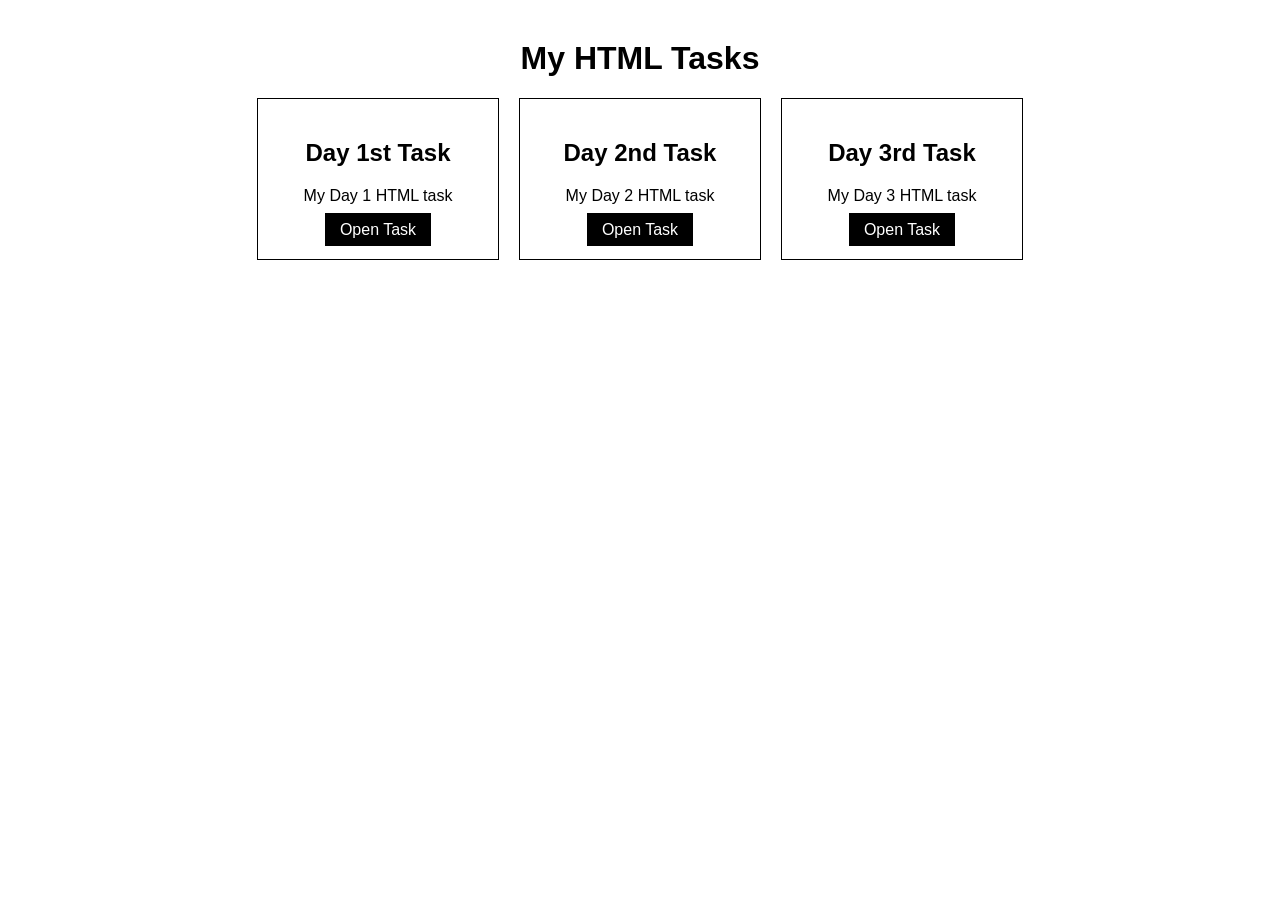
==== index.html @ 1c2efa15 "website" ====
<!DOCTYPE html>
<html>
<head>
    <title>My Tasks</title>
    <link rel="stylesheet" href="style.css">
</head>

<body>

    <h1>My HTML Tasks</h1>

    <div class="tasks">

        <div class="task">
            <h2>Day 1st Task</h2>
            <p>My Day 1 HTML task</p>
            <a href="Day%201st%20task/">Open Task</a>
        </div>

        <div class="task">
            <h2>Day 2nd Task</h2>
            <p>My Day 2 HTML task</p>
            <a href="Day%202nd%20task/">Open Task</a>
        </div>

        <div class="task">
            <h2>Day 3rd Task</h2>
            <p>My Day 3 HTML task</p>
            <a href="Day%203rd%20task/">Open Task</a>
        </div>

    </div>

</body>
</html>
---- style.css ----
body {
    font-family: Arial;
    text-align: center;
    margin: 40px;
}

.tasks {
    display: flex;
    justify-content: center;
    gap: 20px;
}

.task {
    border: 1px solid black;
    padding: 20px;
    width: 200px;
}

a {
    text-decoration: none;
    background-color: black;
    color: white;
    padding: 8px 15px;
}
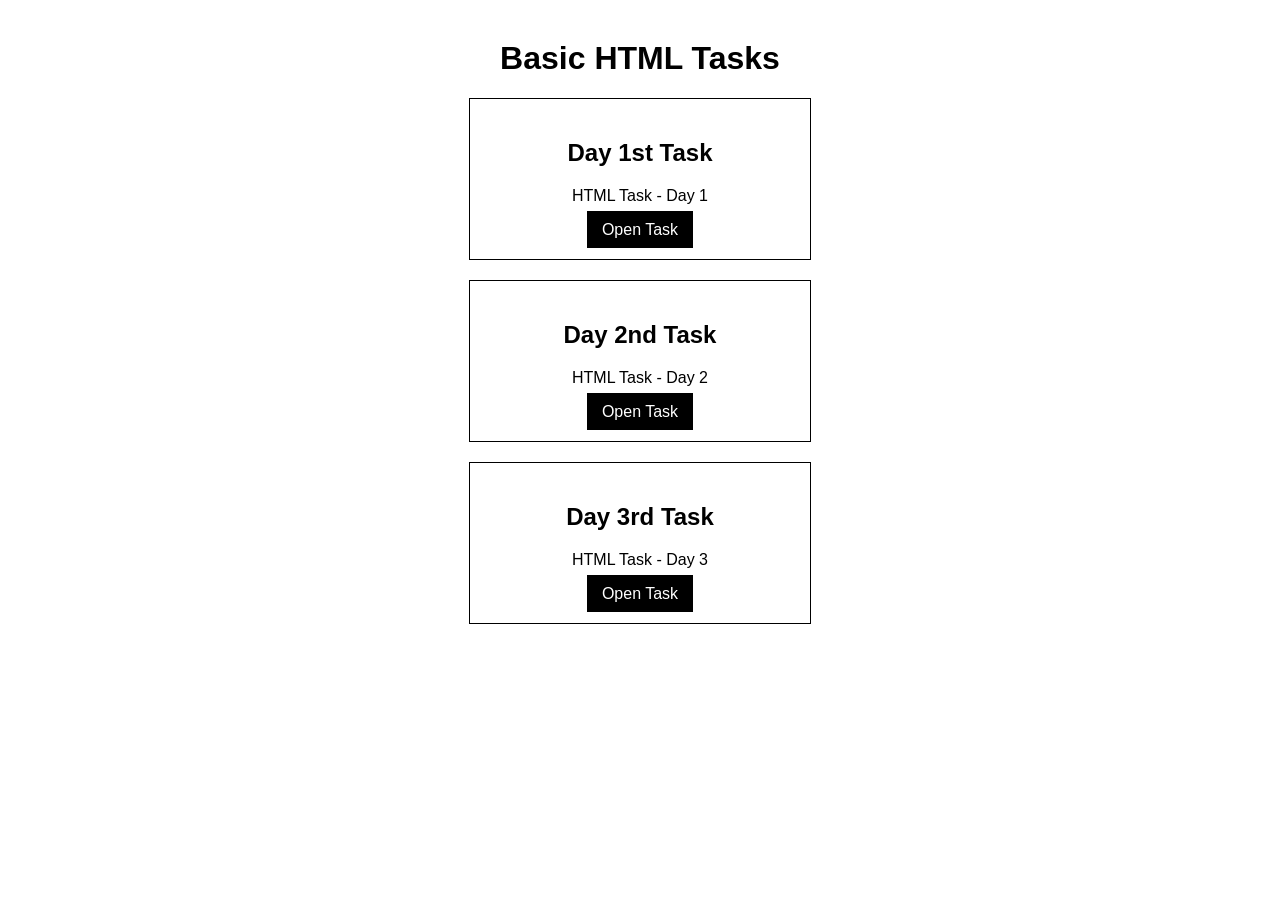
==== commit 574de2c8: "web" ====
--- a/index.html
+++ b/index.html
@@ -1,34 +1,30 @@
 <!DOCTYPE html>
 <html>
 <head>
-    <title>My Tasks</title>
+    <title>Basic HTML Tasks</title>
     <link rel="stylesheet" href="style.css">
 </head>
 
 <body>
 
-    <h1>My HTML Tasks</h1>
+    <h1>Basic HTML Tasks</h1>
 
-    <div class="tasks">
+    <div class="task">
+        <h2>Day 1st Task</h2>
+        <p>HTML Task - Day 1</p>
+        <a href="Day%201st%20task/">Open Task</a>
+    </div>
 
-        <div class="task">
-            <h2>Day 1st Task</h2>
-            <p>My Day 1 HTML task</p>
-            <a href="Day%201st%20task/">Open Task</a>
-        </div>
+    <div class="task">
+        <h2>Day 2nd Task</h2>
+        <p>HTML Task - Day 2</p>
+        <a href="Day%202nd%20task/">Open Task</a>
+    </div>
 
-        <div class="task">
-            <h2>Day 2nd Task</h2>
-            <p>My Day 2 HTML task</p>
-            <a href="Day%202nd%20task/">Open Task</a>
-        </div>
-
-        <div class="task">
-            <h2>Day 3rd Task</h2>
-            <p>My Day 3 HTML task</p>
-            <a href="Day%203rd%20task/">Open Task</a>
-        </div>
-
+    <div class="task">
+        <h2>Day 3rd Task</h2>
+        <p>HTML Task - Day 3</p>
+        <a href="Day%203rd%20task/">Open Task</a>
     </div>
 
 </body>
--- a/style.css
+++ b/style.css
@@ -4,21 +4,16 @@
     margin: 40px;
 }
 
-.tasks {
-    display: flex;
-    justify-content: center;
-    gap: 20px;
-}
-
 .task {
     border: 1px solid black;
     padding: 20px;
-    width: 200px;
+    margin: 20px auto;
+    width: 300px;
 }
 
 a {
     text-decoration: none;
     background-color: black;
     color: white;
-    padding: 8px 15px;
+    padding: 10px 15px;
 }
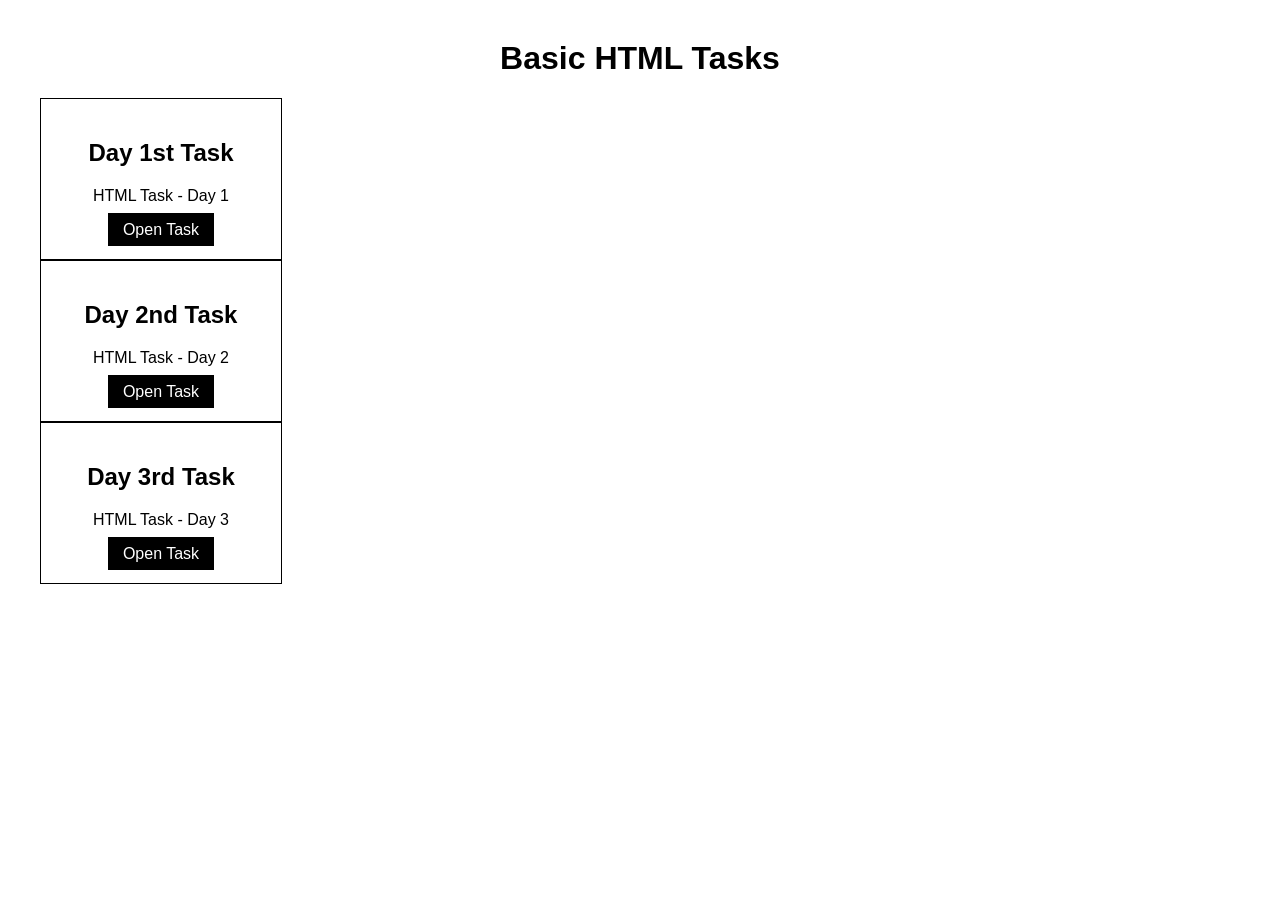
==== commit ef27a75a: "website" ====
--- a/index.html
+++ b/index.html
@@ -12,19 +12,19 @@
     <div class="task">
         <h2>Day 1st Task</h2>
         <p>HTML Task - Day 1</p>
-        <a href="Day%201st%20task/">Open Task</a>
+        <a href="Day%201st%20task/index.html">Open Task</a>
     </div>
 
     <div class="task">
         <h2>Day 2nd Task</h2>
         <p>HTML Task - Day 2</p>
-        <a href="Day%202nd%20task/">Open Task</a>
+        <a href="Day%202nd%20task/Nepal.html">Open Task</a>
     </div>
 
     <div class="task">
         <h2>Day 3rd Task</h2>
         <p>HTML Task - Day 3</p>
-        <a href="Day%203rd%20task/">Open Task</a>
+        <a href="Day%203rd%20task/1st%20task.html">Open Task</a>
     </div>
 
 </body>
--- a/style.css
+++ b/style.css
@@ -4,16 +4,21 @@
     margin: 40px;
 }
 
+.tasks {
+    display: flex;
+    justify-content: center;
+    gap: 20px;
+}
+
 .task {
     border: 1px solid black;
     padding: 20px;
-    margin: 20px auto;
-    width: 300px;
+    width: 200px;
 }
 
 a {
     text-decoration: none;
     background-color: black;
     color: white;
-    padding: 10px 15px;
+    padding: 8px 15px;
 }
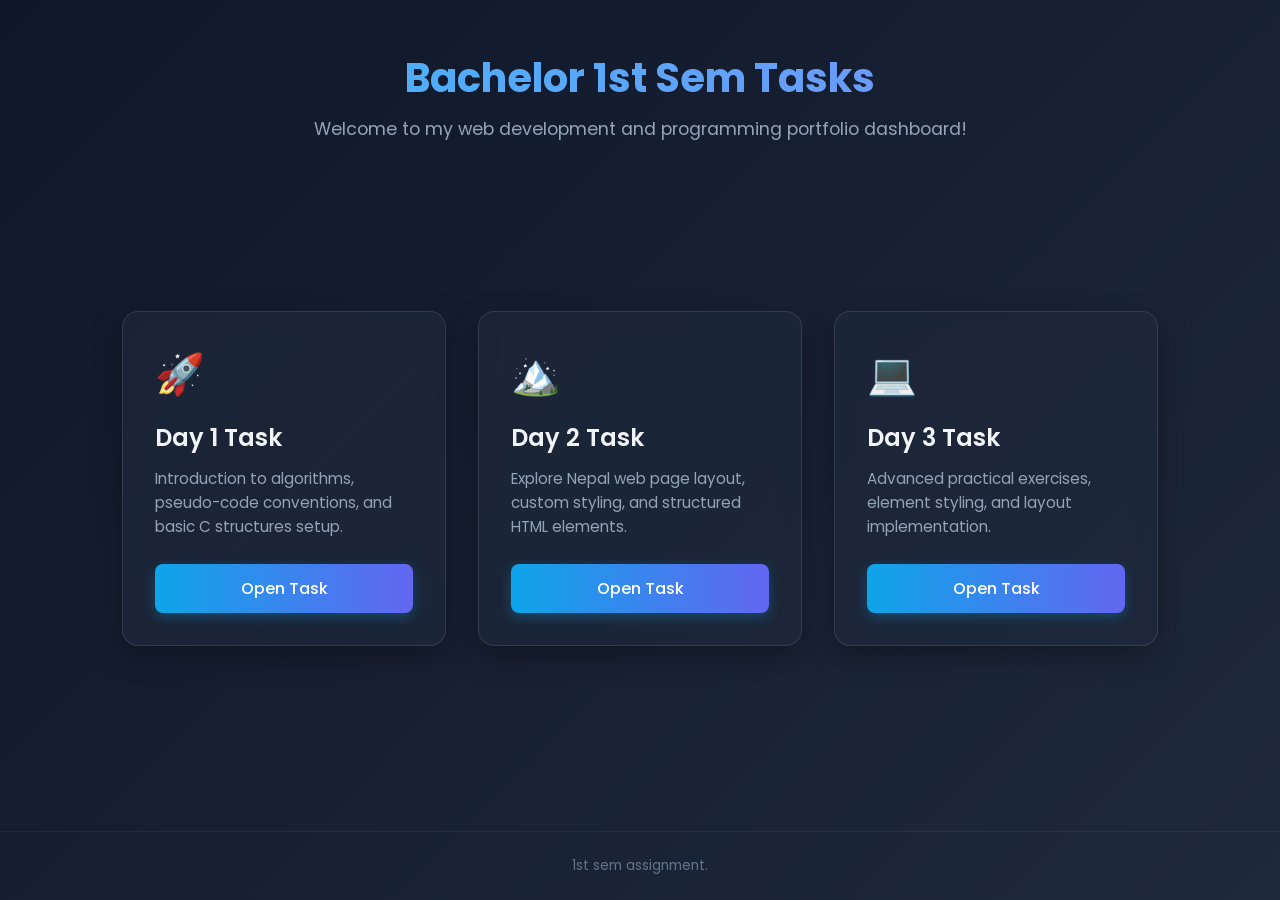
==== commit 794c5f4e: "website" ====
--- a/index.html
+++ b/index.html
@@ -1,31 +1,53 @@
 <!DOCTYPE html>
-<html>
+<html lang="en">
 <head>
-    <title>Basic HTML Tasks</title>
+    <meta charset="UTF-8">
+    <meta name="viewport" content="width=device-width, initial-scale=1.0">
+    <title>Bachelor 1st Sem - Tasks Dashboard</title>
     <link rel="stylesheet" href="style.css">
+    <!-- Google Fonts for a clean, modern look -->
+    <link href="https://fonts.googleapis.com/css2?family=Poppins:wght@300;400;500;600;700&display=swap" rel="stylesheet">
 </head>
-
 <body>
 
-    <h1>Basic HTML Tasks</h1>
+    <header class="dashboard-header">
+        <h1>Bachelor 1st Sem Tasks</h1>
+        <p>Welcome to my web development and programming portfolio dashboard!</p>
+    </header>
 
-    <div class="task">
-        <h2>Day 1st Task</h2>
-        <p>HTML Task - Day 1</p>
-        <a href="Day%201st%20task/index.html">Open Task</a>
-    </div>
+    <main class="container">
+        <div class="task-grid">
+            
+            <!-- Day 1 Task Card -->
+            <div class="task-card">
+                <div class="card-icon">🚀</div>
+                <h2>Day 1 Task</h2>
+                <p>Introduction to algorithms, pseudo-code conventions, and basic C structures setup.</p>
+                <a href="day-1st-task/index.html" class="btn">Open Task</a>
+            </div>
 
-    <div class="task">
-        <h2>Day 2nd Task</h2>
-        <p>HTML Task - Day 2</p>
-        <a href="Day%202nd%20task/Nepal.html">Open Task</a>
-    </div>
+            <!-- Day 2 Task Card -->
+            <div class="task-card">
+                <div class="card-icon">🏔️</div>
+                <h2>Day 2 Task</h2>
+                <p>Explore Nepal web page layout, custom styling, and structured HTML elements.</p>
+                <a href="Day-2nd-task/Nepal.html" class="btn">Open Task</a>
+            </div>
 
-    <div class="task">
-        <h2>Day 3rd Task</h2>
-        <p>HTML Task - Day 3</p>
-        <a href="Day%203rd%20task/1st%20task.html">Open Task</a>
-    </div>
+            <!-- Day 3 Task Card -->
+            <div class="task-card">
+                <div class="card-icon">💻</div>
+                <h2>Day 3 Task</h2>
+                <p>Advanced practical exercises, element styling, and layout implementation.</p>
+                <a href="Day-3rd-task/1st-task/1st-task.html" class="btn">Open Task</a>
+            </div>
+
+        </div>
+    </main>
+
+    <footer>
+        <p>1st sem assignment.</p>
+    </footer>
 
 </body>
 </html>
--- a/style.css
+++ b/style.css
@@ -1,24 +1,127 @@
-body {
-    font-family: Arial;
-    text-align: center;
-    margin: 40px;
+/* Reset and Base Styles */
+* {
+    margin: 0;
+    padding: 0;
+    box-sizing: border-box;
 }
 
-.tasks {
+body {
+    font-family: 'Poppins', sans-serif;
+    background: linear-gradient(135deg, #0f172a 0%, #1e293b 100%);
+    color: #f8fafc;
+    min-height: 100vh;
     display: flex;
-    justify-content: center;
-    gap: 20px;
+    flex-direction: column;
+    justify-content: space-between;
 }
 
-.task {
-    border: 1px solid black;
-    padding: 20px;
-    width: 200px;
+/* Header Styles */
+.dashboard-header {
+    text-align: center;
+    padding: 3rem 1rem 2rem 1rem;
 }
 
-a {
+.dashboard-header h1 {
+    font-size: 2.5rem;
+    font-weight: 700;
+    background: linear-gradient(90deg, #38bdf8, #818cf8);
+    -webkit-background-clip: text;
+    -webkit-text-fill-color: transparent;
+    margin-bottom: 0.5rem;
+}
+
+.dashboard-header p {
+    color: #94a3b8;
+    font-size: 1.1rem;
+}
+
+/* Main Container & Grid Layout */
+.container {
+    max-width: 1100px;
+    margin: 0 auto;
+    padding: 0 2rem 3rem 2rem;
+    width: 100%;
+}
+
+.task-grid {
+    display: grid;
+    grid-template-columns: repeat(auto-fit, minmax(300px, 1fr));
+    gap: 2rem;
+}
+
+/* Task Cards with Glassmorphism */
+.task-card {
+    background: rgba(30, 41, 59, 0.7);
+    border: 1px solid rgba(255, 255, 255, 0.1);
+    border-radius: 16px;
+    padding: 2rem;
+    backdrop-filter: blur(10px);
+    box-shadow: 0 10px 30px rgba(0, 0, 0, 0.3);
+    transition: transform 0.3s ease, box-shadow 0.3s ease, border-color 0.3s ease;
+    display: flex;
+    flex-direction: column;
+    justify-content: space-between;
+}
+
+.task-card:hover {
+    transform: translateY(-8px);
+    box-shadow: 0 20px 40px rgba(56, 189, 248, 0.15);
+    border-color: rgba(56, 189, 248, 0.4);
+}
+
+.card-icon {
+    font-size: 2.5rem;
+    margin-bottom: 1rem;
+}
+
+.task-card h2 {
+    font-size: 1.5rem;
+    font-weight: 600;
+    color: #f1f5f9;
+    margin-bottom: 0.75rem;
+}
+
+.task-card p {
+    color: #94a3b8;
+    font-size: 0.95rem;
+    line-height: 1.6;
+    margin-bottom: 1.5rem;
+}
+
+/* Action Button Style */
+.btn {
+    display: inline-block;
+    background: linear-gradient(90deg, #0ea5e9, #6366f1);
+    color: #ffffff;
+    text-align: center;
     text-decoration: none;
-    background-color: black;
-    color: white;
-    padding: 8px 15px;
+    padding: 0.75rem 1.5rem;
+    border-radius: 8px;
+    font-weight: 500;
+    transition: opacity 0.2s ease, transform 0.2s ease;
+    box-shadow: 0 4px 12px rgba(14, 165, 233, 0.3);
+}
+
+.btn:hover {
+    opacity: 0.9;
+    transform: scale(1.02);
+}
+
+/* Footer Style */
+footer {
+    text-align: center;
+    padding: 1.5rem;
+    color: #64748b;
+    font-size: 0.85rem;
+    border-top: 1px solid rgba(255, 255, 255, 0.05);
+}
+
+/* Responsive Design */
+@media (max-width: 768px) {
+    .dashboard-header h1 {
+        font-size: 2rem;
+    }
+    .container {
+        padding: 0 1rem 2rem 1rem;
+    }
 }
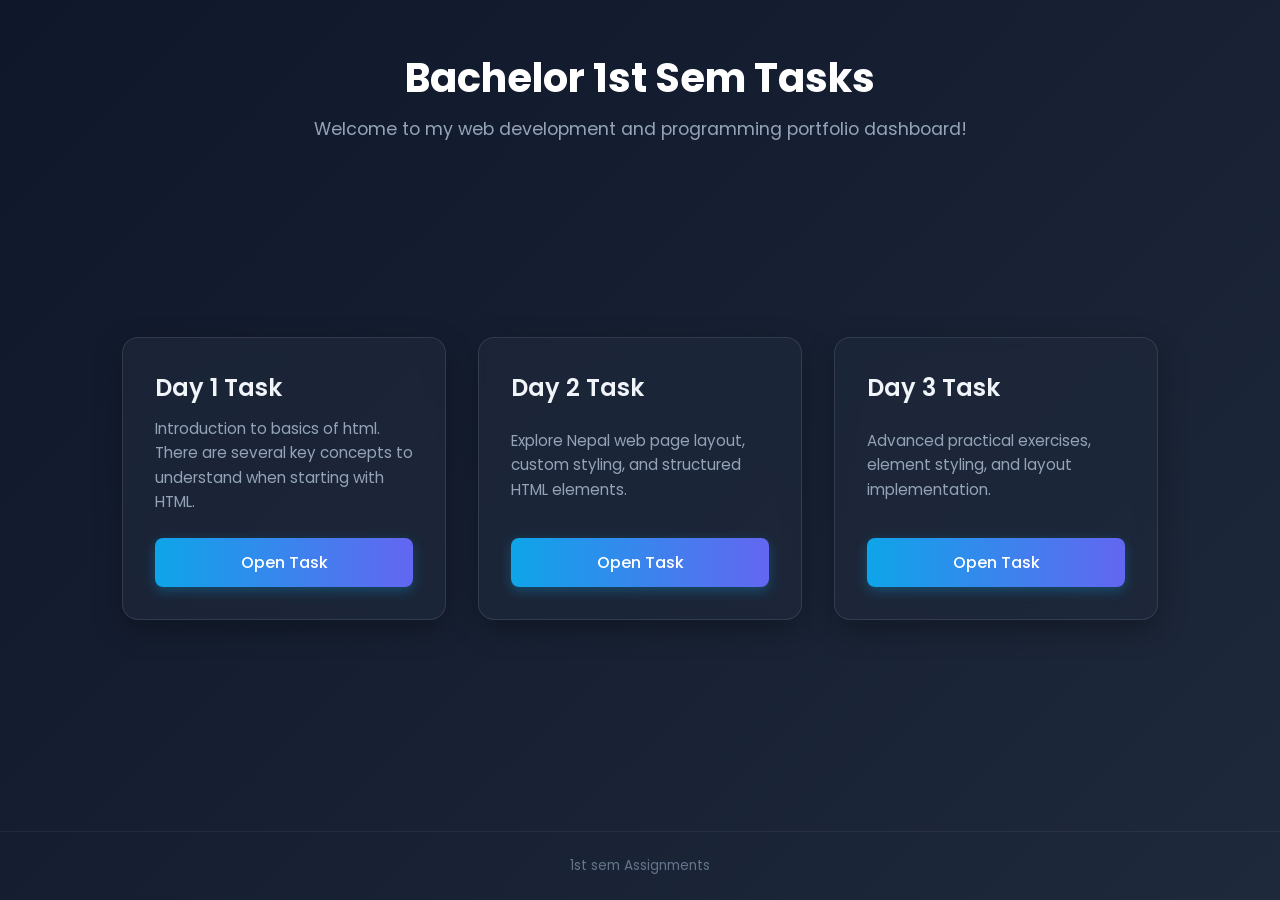
==== commit 9becd9d6: "websites" ====
--- a/index.html
+++ b/index.html
@@ -20,15 +20,13 @@
             
             <!-- Day 1 Task Card -->
             <div class="task-card">
-                <div class="card-icon">🚀</div>
                 <h2>Day 1 Task</h2>
-                <p>Introduction to algorithms, pseudo-code conventions, and basic C structures setup.</p>
+                <p>Introduction to basics of html. There are several key concepts to understand when starting with HTML.</p>
                 <a href="day-1st-task/index.html" class="btn">Open Task</a>
             </div>
 
             <!-- Day 2 Task Card -->
             <div class="task-card">
-                <div class="card-icon">🏔️</div>
                 <h2>Day 2 Task</h2>
                 <p>Explore Nepal web page layout, custom styling, and structured HTML elements.</p>
                 <a href="Day-2nd-task/Nepal.html" class="btn">Open Task</a>
@@ -36,7 +34,6 @@
 
             <!-- Day 3 Task Card -->
             <div class="task-card">
-                <div class="card-icon">💻</div>
                 <h2>Day 3 Task</h2>
                 <p>Advanced practical exercises, element styling, and layout implementation.</p>
                 <a href="Day-3rd-task/1st-task/1st-task.html" class="btn">Open Task</a>
@@ -46,7 +43,7 @@
     </main>
 
     <footer>
-        <p>1st sem assignment.</p>
+        <p>1st sem Assignments</p>
     </footer>
 
 </body>
--- a/style.css
+++ b/style.css
@@ -24,9 +24,7 @@
 .dashboard-header h1 {
     font-size: 2.5rem;
     font-weight: 700;
-    background: linear-gradient(90deg, #38bdf8, #818cf8);
-    -webkit-background-clip: text;
-    -webkit-text-fill-color: transparent;
+    -webkit-text-fill-color: white;
     margin-bottom: 0.5rem;
 }
 
